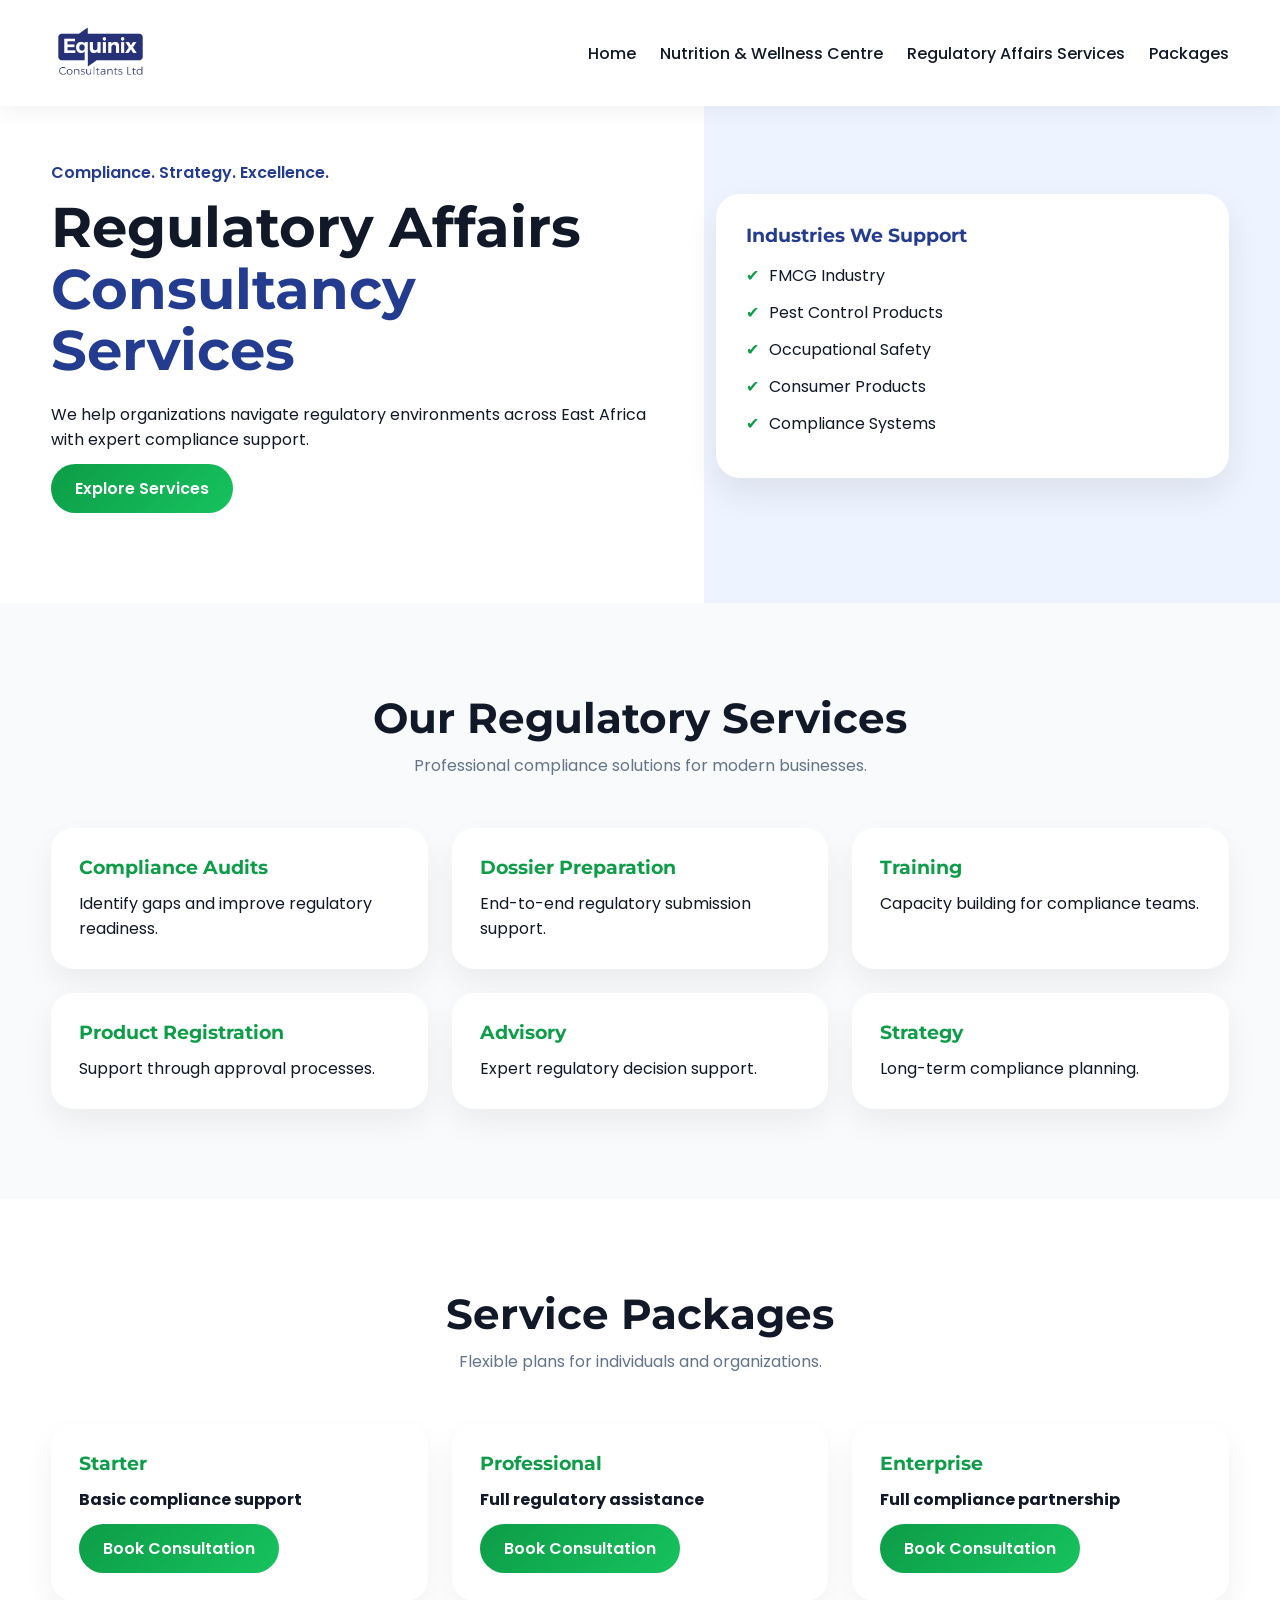
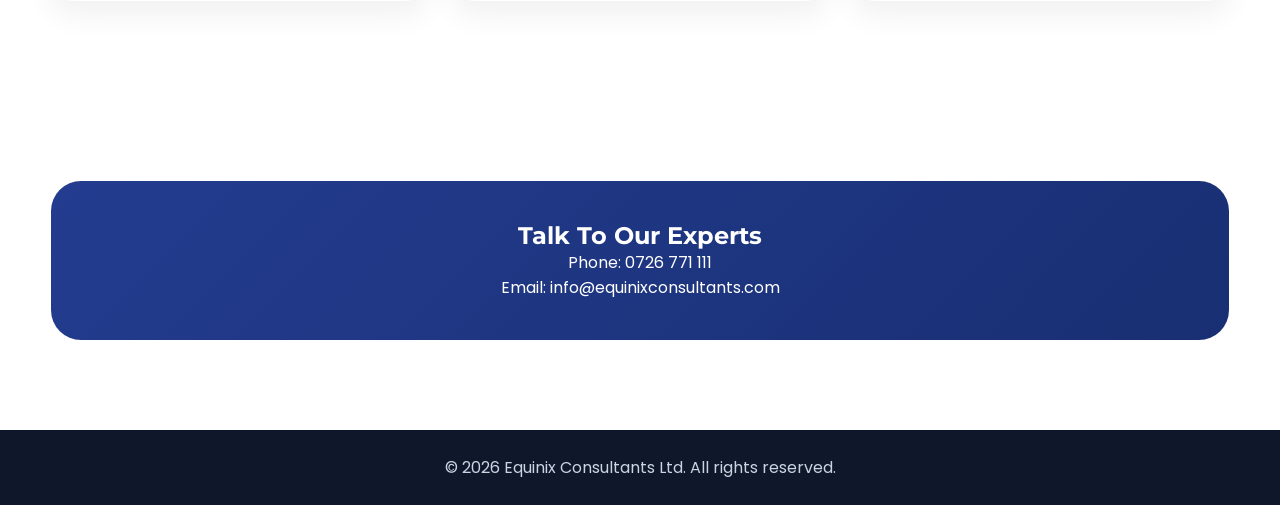
==== regulatory.html @ a8a359e4 "PHONE NUMBER CHANGE" ====
<!DOCTYPE html>
<html lang="en">
<head>
  <meta charset="UTF-8">
  <meta name="viewport" content="width=device-width, initial-scale=1.0">

  <title>Regulatory Affairs Services | Equinix Consultants Ltd</title>

  <link rel="preconnect" href="https://fonts.googleapis.com">
  <link rel="preconnect" href="https://fonts.gstatic.com" crossorigin>

  <link href="https://fonts.googleapis.com/css2?family=Montserrat:wght@400;500;600;700;800&family=Poppins:wght@300;400;500;600&display=swap" rel="stylesheet">

  <link rel="stylesheet" href="style.css">
</head>

<body>

<header>
  <div class="container">
    <nav>

      <div class="logo">
        <img src="Images/Logo.jpeg" alt="Logo" class="logo-image">
      </div>

      <div class="nav-links">
        <a href="index.html">Home</a>
        <a href="nutrition.html">Nutrition & Wellness Centre</a>
        <a href="regulatory.html">Regulatory Affairs Services</a>
        <a href="packages.html">Packages</a>
      </div>

    </nav>
  </div>
</header>

<!-- HERO -->
<section class="regulatory-hero">

  <div class="container regulatory-grid">

    <div>

      <p class="hero-tag">Compliance. Strategy. Excellence.</p>

      <h1>
        Regulatory Affairs <span>Consultancy Services</span>
      </h1>

      <p>
        We help organizations navigate regulatory environments across East Africa with expert compliance support.
      </p>

      <a href="#services" class="btn">Explore Services</a>

    </div>

    <div class="hero-card">

      <h3>Industries We Support</h3>

      <ul class="bullet-list">
        <li>FMCG Industry</li>
        <li>Pest Control Products</li>
        <li>Occupational Safety</li>
        <li>Consumer Products</li>
        <li>Compliance Systems</li>
      </ul>

    </div>

  </div>

</section>

<!-- SERVICES -->
<section class="section regulatory-services" id="services">

  <div class="container">

    <div class="section-title">
      <h2>Our Regulatory Services</h2>
      <p>Professional compliance solutions for modern businesses.</p>
    </div>

    <div class="grid-3">

      <div class="card">
        <h3>Compliance Audits</h3>
        <p>Identify gaps and improve regulatory readiness.</p>
      </div>

      <div class="card">
        <h3>Dossier Preparation</h3>
        <p>End-to-end regulatory submission support.</p>
      </div>

      <div class="card">
        <h3>Training</h3>
        <p>Capacity building for compliance teams.</p>
      </div>

      <div class="card">
        <h3>Product Registration</h3>
        <p>Support through approval processes.</p>
      </div>

      <div class="card">
        <h3>Advisory</h3>
        <p>Expert regulatory decision support.</p>
      </div>

      <div class="card">
        <h3>Strategy</h3>
        <p>Long-term compliance planning.</p>
      </div>

    </div>

  </div>

</section>

<!-- PACKAGES (SHARED BUSINESS LOGIC) -->
<section class="section">

  <div class="container">

    <div class="section-title">
      <h2>Service Packages</h2>
      <p>Flexible plans for individuals and organizations.</p>
    </div>

    <div class="grid-3">

      <div class="card">
        <h3>Starter</h3>
        <p><strong>Basic compliance support</strong></p>
        <a href="https://wa.me/254726771111" class="btn">Book Consultation</a>
      </div>

      <div class="card">
        <h3>Professional</h3>
        <p><strong>Full regulatory assistance</strong></p>
        <a href="https://wa.me/254726771111" class="btn">Book Consultation</a>
      </div>

      <div class="card">
        <h3>Enterprise</h3>
        <p><strong>Full compliance partnership</strong></p>
        <a href="https://wa.me/254726771111" class="btn">Book Consultation</a>
      </div>

    </div>

  </div>

</section>

<!-- CONTACT -->
<section class="section" id="contact">

  <div class="container">

    <div class="contact-box">

      <h2>Talk To Our Experts</h2>

      <p>Phone: 0726 771 111</p>
      <p>Email: info@equinixconsultants.com</p>

    </div>

  </div>

</section>

<footer>
  <p>© 2026 Equinix Consultants Ltd. All rights reserved.</p>
</footer>

</body>
</html>
---- style.css ----
:root{
  --primary-blue:#243C8F;
  --secondary-green:#0D9C47;
  --dark:#111827;
  --light:#F8FAFC;
  --muted:#64748B;
  --card:#FFFFFF;
}

*{
  margin:0;
  padding:0;
  box-sizing:border-box;
}

body{
  font-family:'Poppins', sans-serif;
  color:var(--dark);
  background:#fff;
  overflow-x:hidden;
}

h1,h2,h3,h4{
  font-family:'Montserrat', sans-serif;
}

a{
  text-decoration:none;
  color:inherit;
}

.container{
  width:min(1200px,92%);
  margin:auto;
}

header{
  position:fixed;
  top:0;
  width:100%;
  z-index:999;
  background:rgba(255,255,255,0.95);
  backdrop-filter:blur(10px);
  box-shadow:0 6px 20px rgba(0,0,0,0.05);
}

nav{
  display:flex;
  justify-content:space-between;
  align-items:center;
  padding:18px 0;
}

.logo{
  display:flex;
  flex-direction:column;
}

.logo-main{
  font-size:1.8rem;
  font-weight:800;
  color:var(--primary-blue);
}

.logo-sub{
  font-size:0.85rem;
  color:var(--muted);
}

.nav-links{
  display:flex;
  gap:24px;
}

.nav-links a{
  font-weight:500;
  transition:0.3s;
}

.nav-links a:hover{
  color:var(--secondary-green);
}

.btn{
  display:inline-block;
  background:linear-gradient(135deg,var(--secondary-green),#16c35e);
  color:white;
  padding:12px 24px;
  border-radius:999px;
  font-weight:600;
  margin-top:12px;
}

/* HERO SLIDER */

.hero-slider{
  position:relative;
  height:100vh;
  overflow:hidden;
}

.slide{
  position:absolute;
  width:100%;
  height:100%;
  background-size:cover;
  background-position:center;
  opacity:0;
  animation:fade 18s infinite;
}

.slide1{
  background-image:url('https://images.unsplash.com/photo-1490645935967-10de6ba17061?q=80&w=1600&auto=format&fit=crop');
  animation-delay:0s;
}

.slide2{
  background-image:url('https://images.unsplash.com/photo-1512621776951-a57141f2eefd?q=80&w=1600&auto=format&fit=crop');
  animation-delay:6s;
}

.slide3{
  background-image:url('https://images.unsplash.com/photo-1505751172876-fa1923c5c528?q=80&w=1600&auto=format&fit=crop');
  animation-delay:12s;
}

.overlay{
  position:absolute;
  inset:0;
  background:rgba(0,0,0,0.45);
}

.slide-content{
  position:relative;
  z-index:2;
  height:100%;
  display:flex;
  align-items:center;
  justify-content:center;
  text-align:center;
  color:white;
  padding:20px;
}

.slide-content h1{
  font-size:4rem;
  margin-bottom:20px;
}

.slide-content p{
  max-width:700px;
  margin:auto;
  font-size:1.1rem;
  margin-bottom:20px;
}

@keyframes fade{
  0%{opacity:0;}
  8%{opacity:1;}
  30%{opacity:1;}
  38%{opacity:0;}
  100%{opacity:0;}
}

/* NUTRITION PAGE */

.hero-info{
  padding:160px 0 90px;
  background:linear-gradient(to right,#fff 55%,#eef8f0 45%);
}

.hero-grid{
  display:grid;
  grid-template-columns:1.2fr 1fr;
  gap:50px;
  align-items:center;
}

.hero-tag{
  color:var(--primary-blue);
  font-weight:600;
  margin-bottom:12px;
}

.hero-info h1{
  font-size:3.5rem;
  margin-bottom:20px;
  line-height:1.1;
}

.hero-info h1 span{
  color:var(--secondary-green);
}

.hero-info p{
  color:var(--muted);
  margin-bottom:24px;
}

.hero-card{
  background:white;
  border-radius:24px;
  padding:30px;
  box-shadow:0 15px 35px rgba(0,0,0,0.08);
}

.hero-card h3{
  color:var(--primary-blue);
  margin-bottom:16px;
}

.bullet-list li{
  list-style:none;
  margin:12px 0;
}

.bullet-list li::before{
  content:'✔';
  color:var(--secondary-green);
  margin-right:10px;
}

.section{
  padding:90px 0;
}

.section-title{
  text-align:center;
  margin-bottom:50px;
}

.section-title h2{
  font-size:2.6rem;
  margin-bottom:10px;
}

.section-title p{
  color:var(--muted);
}

.grid-3{
  display:grid;
  grid-template-columns:repeat(3,1fr);
  gap:24px;
}

.card{
  background:white;
  border-radius:22px;
  padding:28px;
  box-shadow:0 14px 30px rgba(0,0,0,0.06);
  transition:0.3s;
}

.card:hover{
  transform:translateY(-8px);
}

.card h3{
  color:var(--secondary-green);
  margin-bottom:12px;
}

.about{
  background:#F3F7F5;
}

.about-grid{
  display:grid;
  grid-template-columns:1fr 1fr;
  gap:40px;
  align-items:center;
}

.contact-box{
  background:linear-gradient(135deg,var(--primary-blue),#182f73);
  color:white;
  border-radius:30px;
  padding:40px;
  text-align:center;
}

/* REGULATORY PAGE */

.coming-soon{
  padding:220px 0 140px;
  text-align:center;
}

.coming-soon h1{
  font-size:3.5rem;
  margin-bottom:20px;
  color:var(--primary-blue);
}

.coming-soon p{
  color:var(--muted);
  margin-bottom:30px;
  font-size:1.1rem;
}

footer{
  background:#0f172a;
  color:#cbd5e1;
  text-align:center;
  padding:25px 0;
}

@media(max-width:900px){

  .hero-grid,
  .grid-3,
  .about-grid{
    grid-template-columns:1fr;
  }

  .slide-content h1,
  .hero-info h1,
  .coming-soon h1{
    font-size:2.5rem;
  }

  .nav-links{
    display:none;
  }

  .hero-info{
    background:#fff;
  }
}
/* REGULATORY PAGE */

.regulatory-hero{
  padding:160px 0 90px;
  background:linear-gradient(to right,#ffffff 55%,#eef4ff 45%);
}

.regulatory-grid{
  display:grid;
  grid-template-columns:1.2fr 1fr;
  gap:50px;
  align-items:center;
}

.regulatory-hero h1{
  font-size:3.5rem;
  line-height:1.1;
  margin-bottom:20px;
}

.regulatory-hero h1 span{
  color:var(--primary-blue);
}

.regulatory-services{
  background:#f8fafc;
}
/* BOOK BUTTONS */

.book-btn{

    display:inline-block;

    margin-top:25px;

    padding:14px 28px;

    background:linear-gradient(135deg,#0d9c47,#16c35e);

    color:white;

    text-decoration:none;

    border-radius:40px;

    font-weight:600;

    transition:all 0.4s ease;

    box-shadow:0 10px 25px rgba(13,156,71,0.25);
}

.book-btn:hover{

    transform:translateY(-5px);

    box-shadow:0 18px 35px rgba(13,156,71,0.35);

    background:linear-gradient(135deg,#0b8a3e,#13b357);
}

@media(max-width:900px){

  .regulatory-grid{
    grid-template-columns:1fr;
  }

  .regulatory-hero h1{
    font-size:2.5rem;
  }
}
.logo-image {
    height: 70px;
    width: auto;
    object-fit: contain;
    transition: transform 0.4s ease;
}

.logo-image:hover {
    transform: scale(1.08);
}
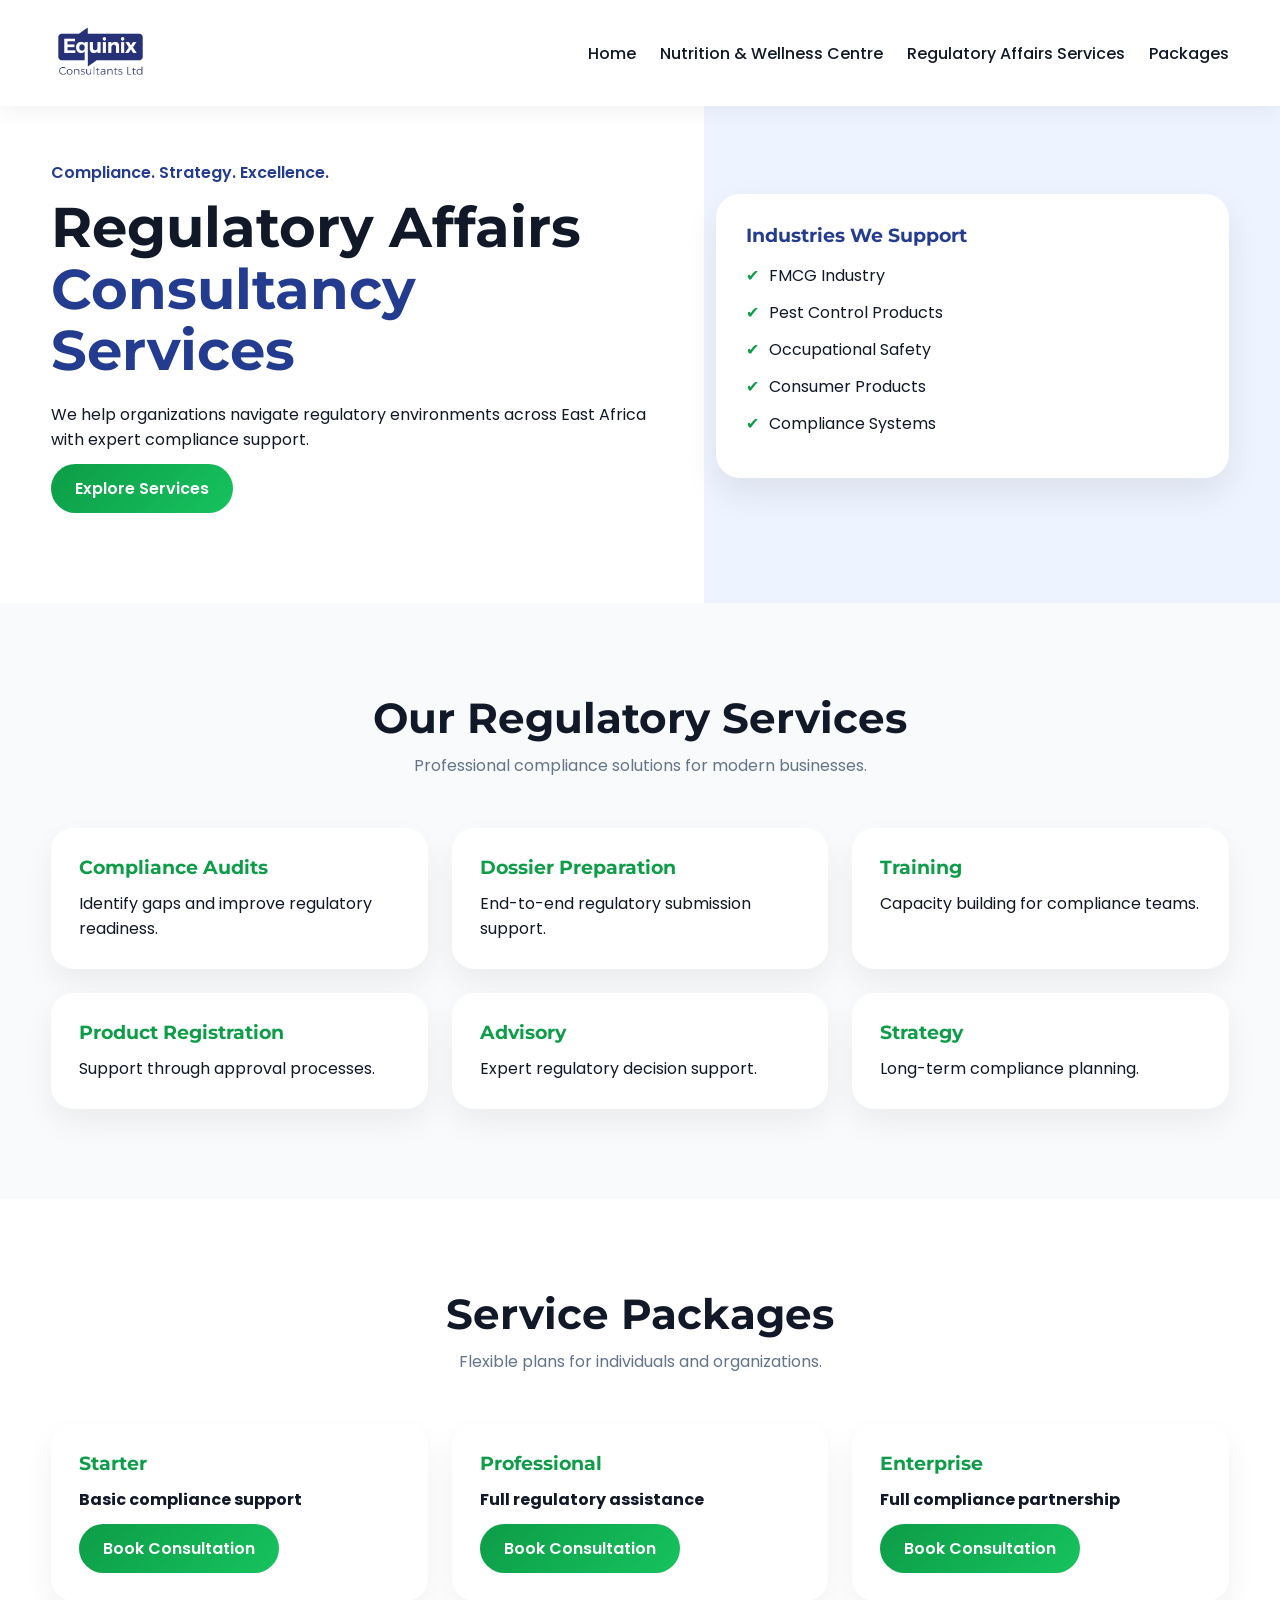
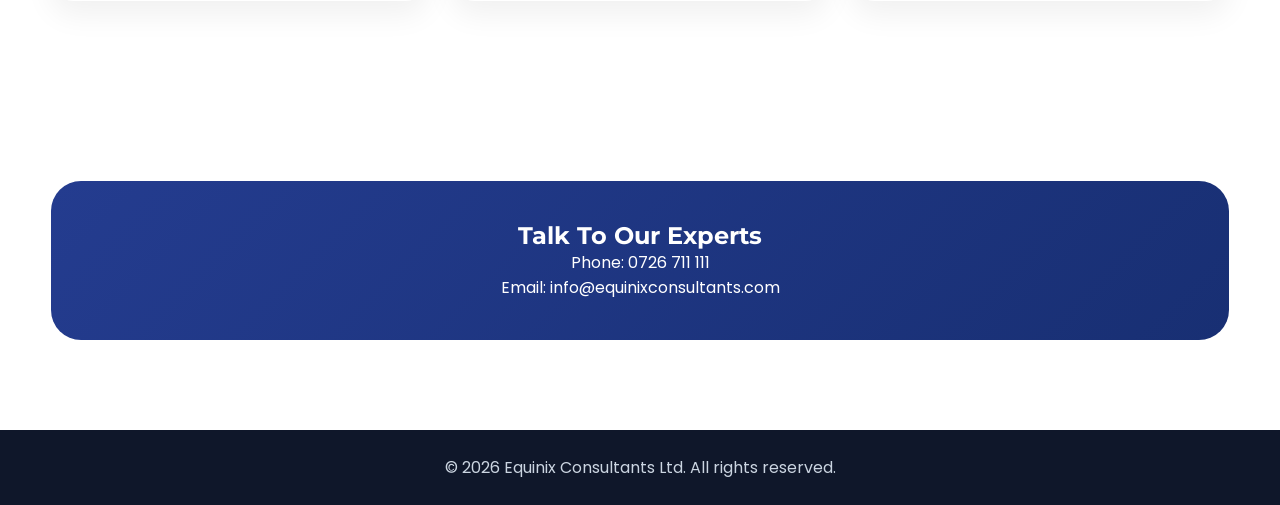
==== commit 5400060d: "Phone No. Change" ====
--- a/regulatory.html
+++ b/regulatory.html
@@ -167,7 +167,7 @@
 
       <h2>Talk To Our Experts</h2>
 
-      <p>Phone: 0726 771 111</p>
+      <p>Phone: 0726 711 111</p>
       <p>Email: info@equinixconsultants.com</p>
 
     </div>
